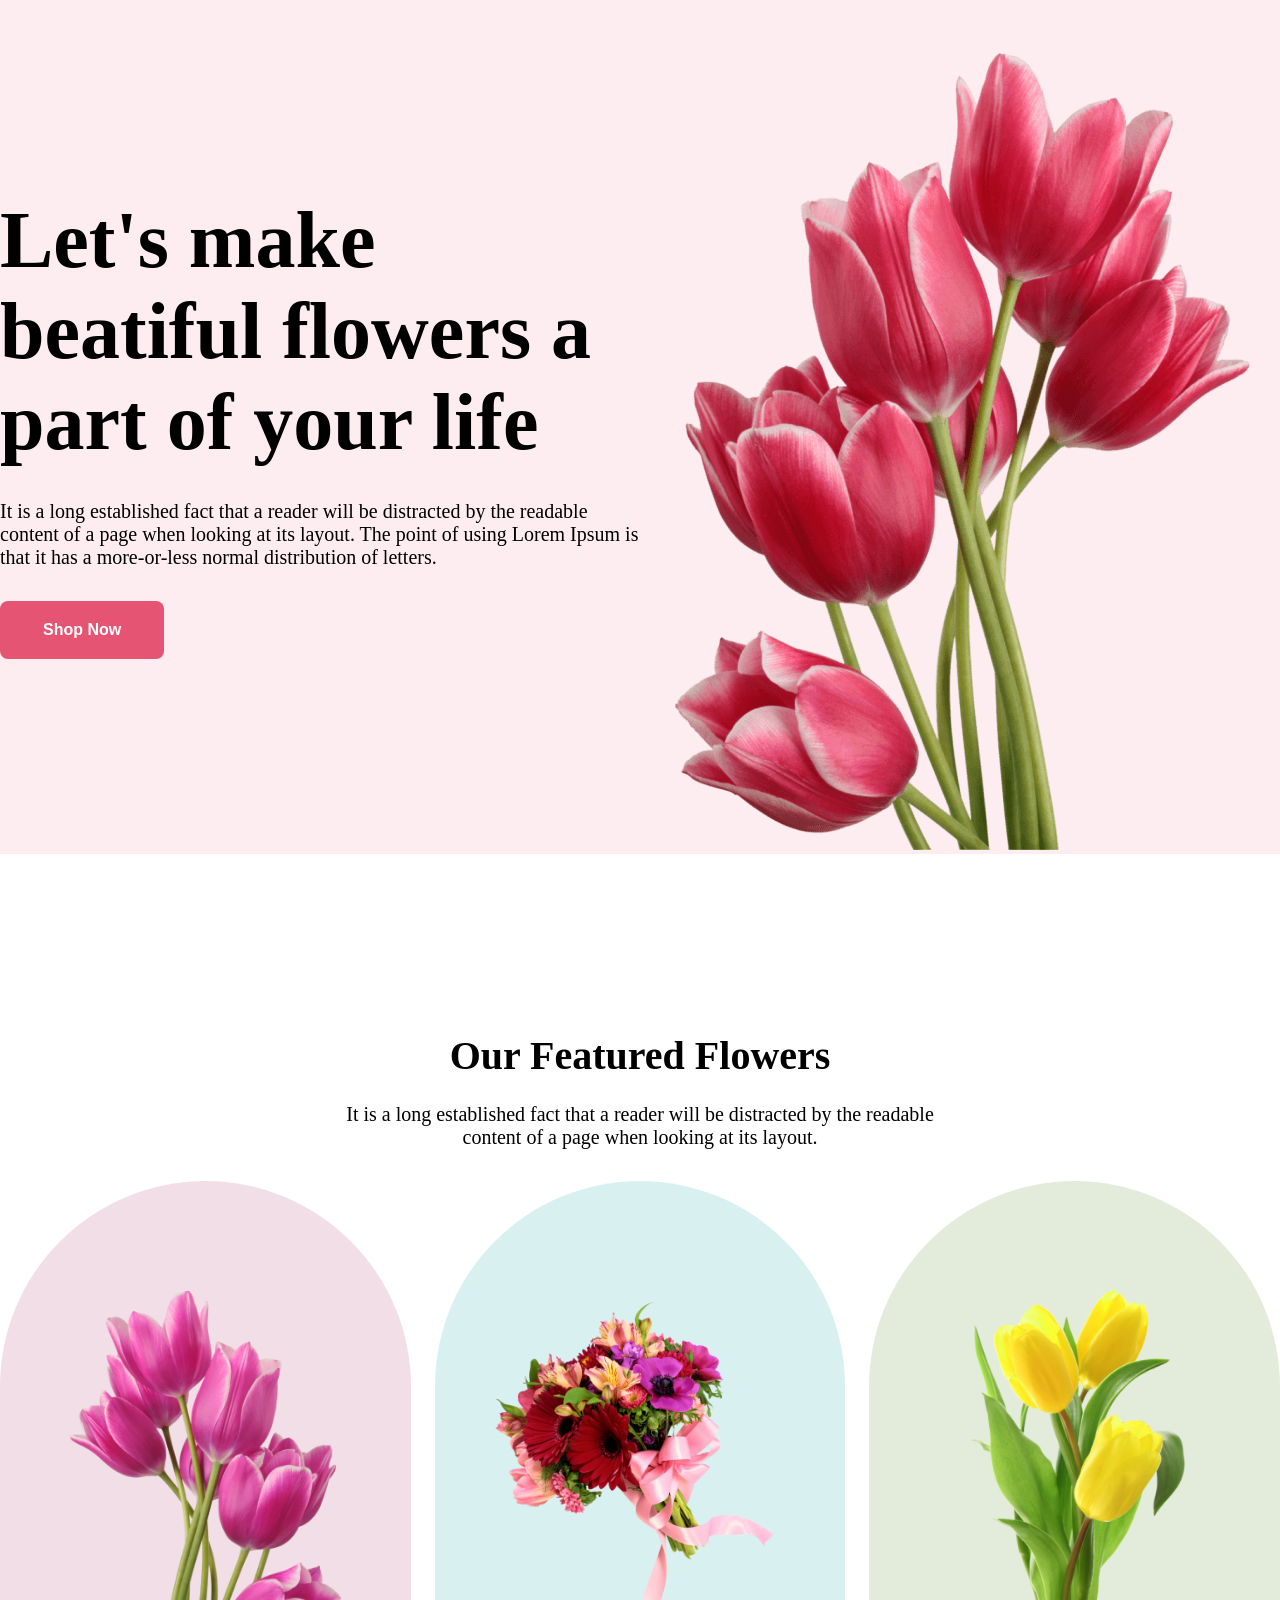
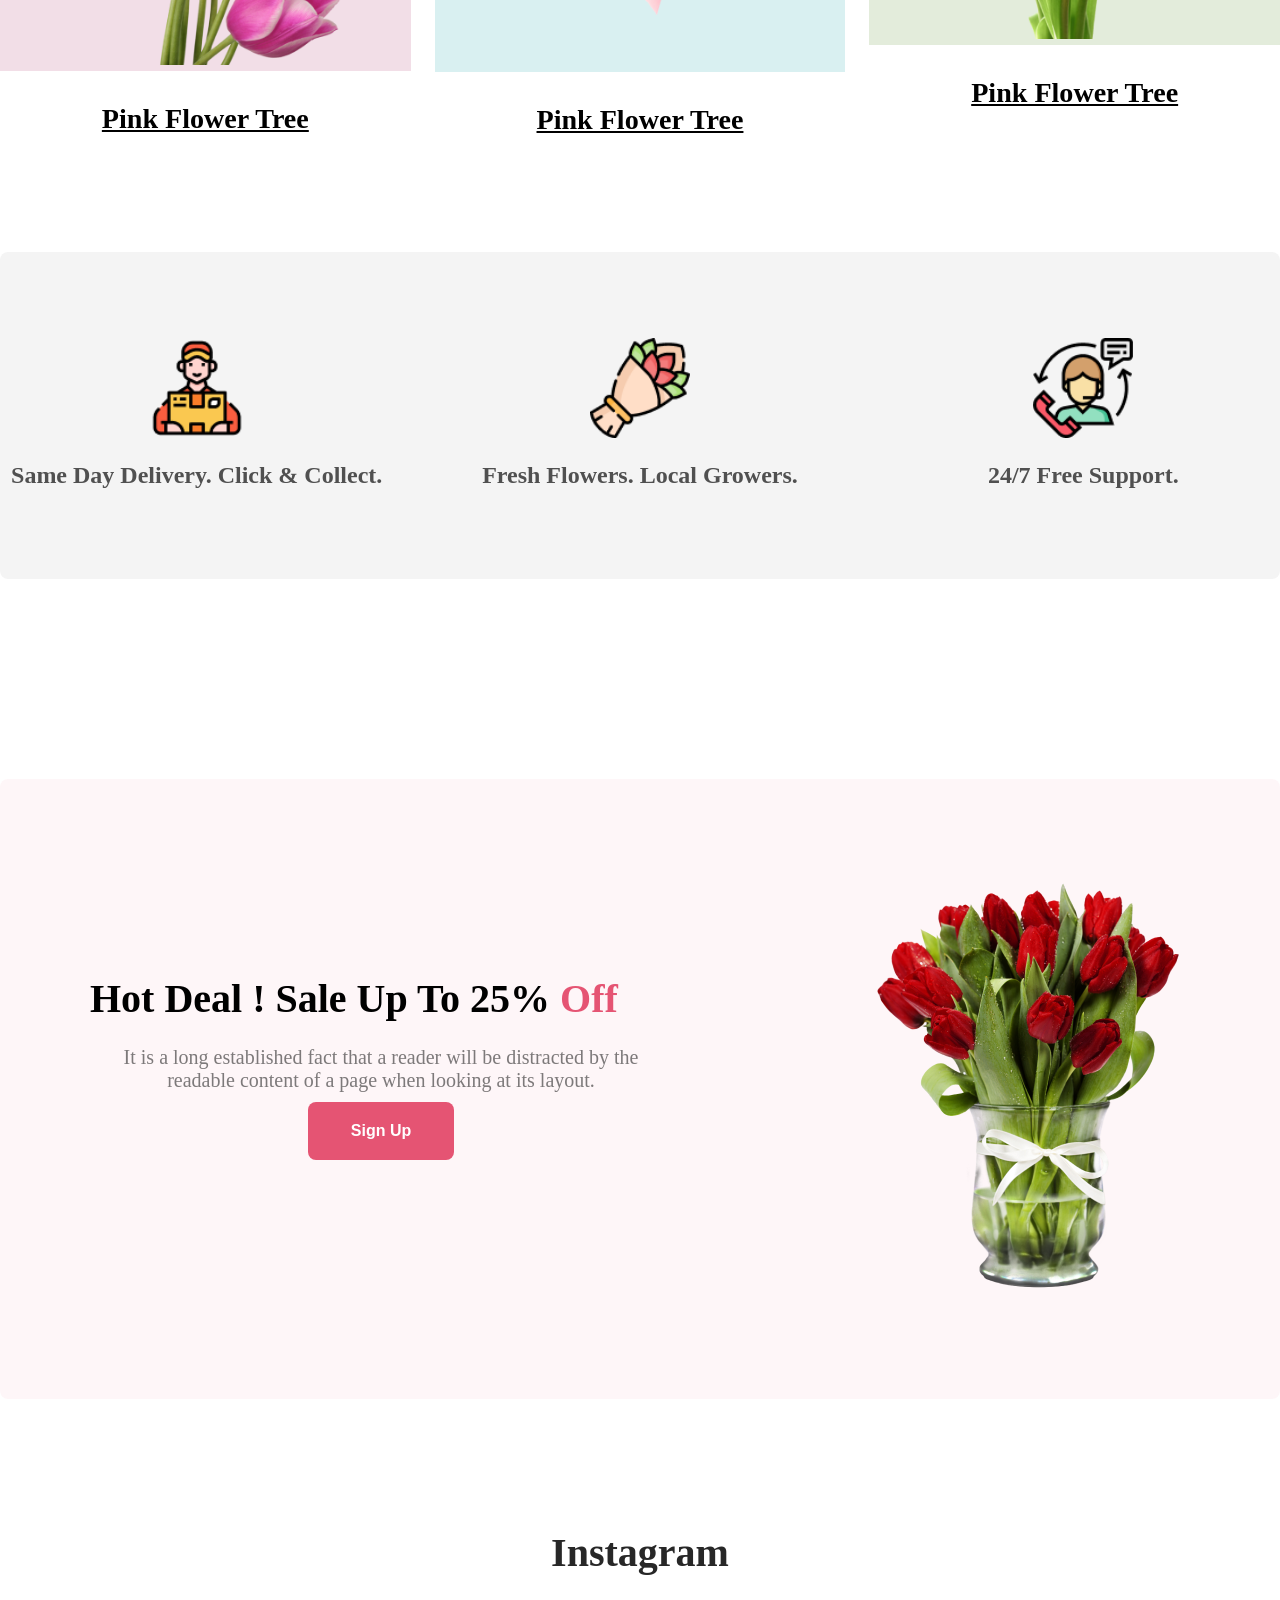
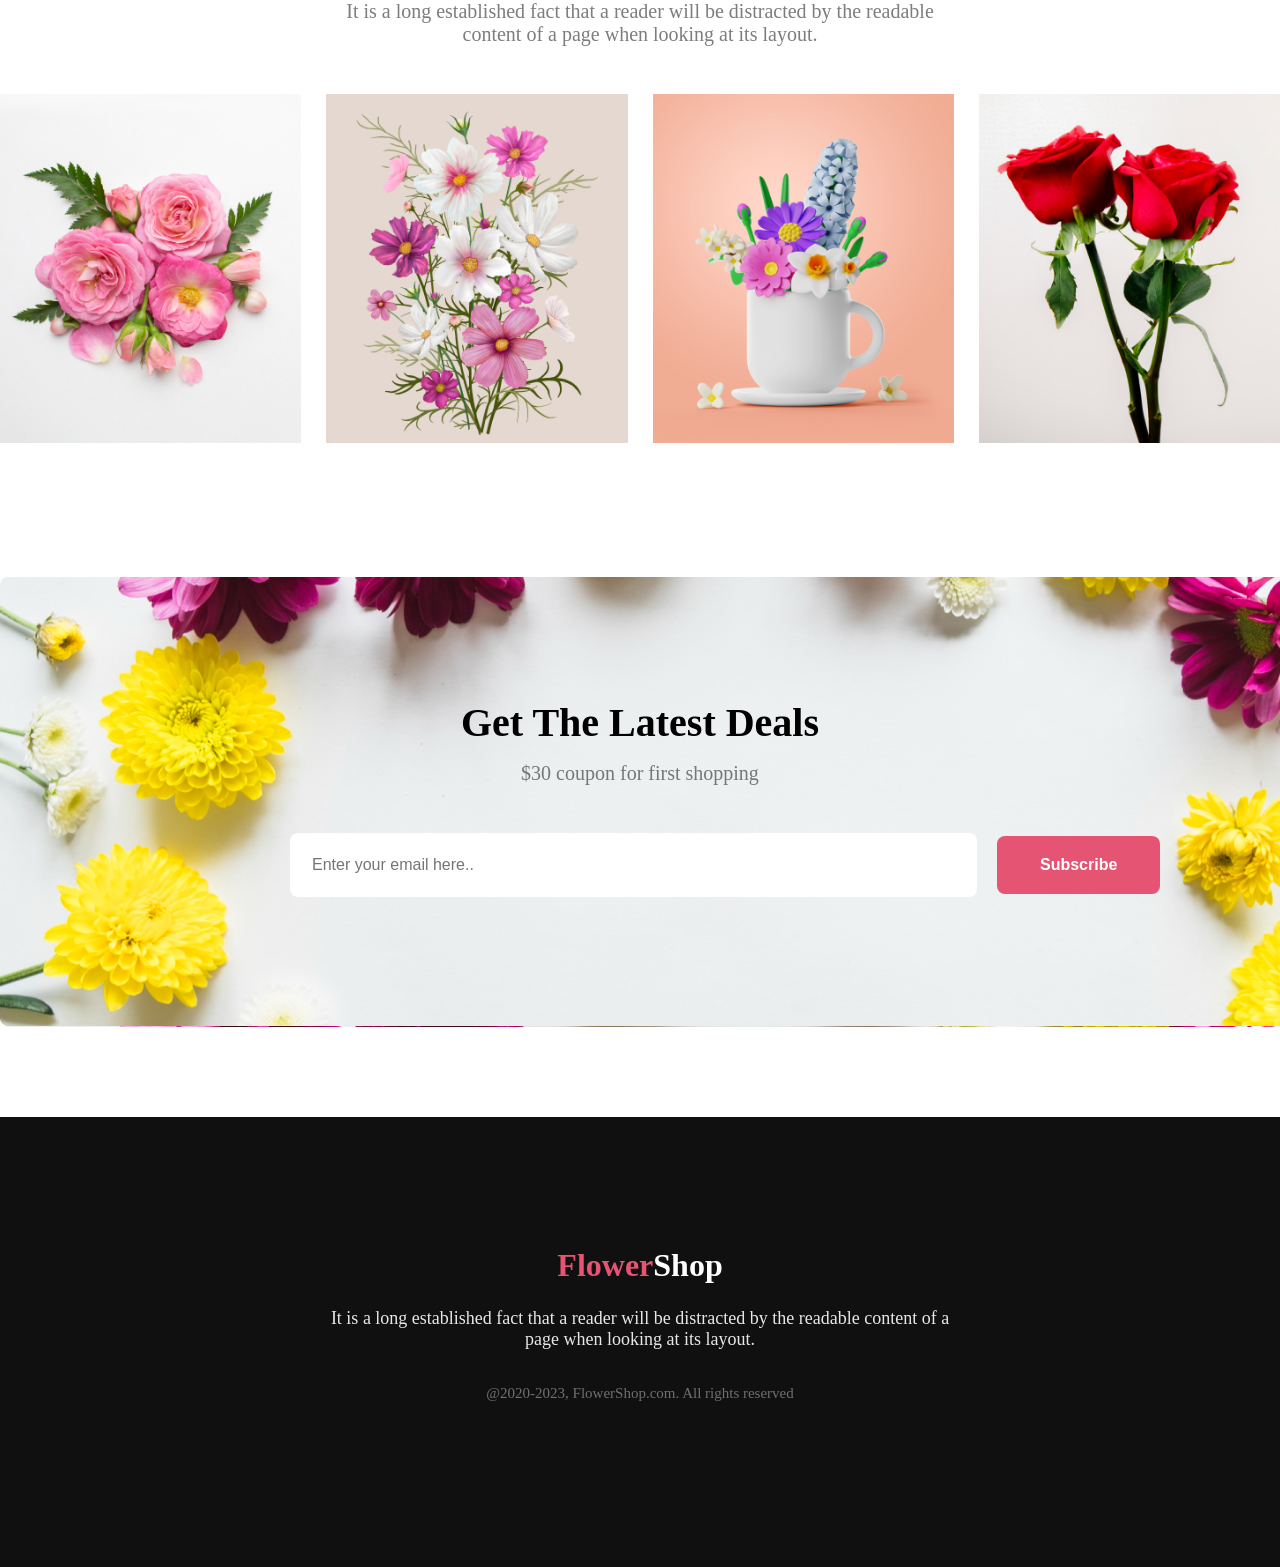
==== index.html @ 7ee253a2 "first commit" ====
<!DOCTYPE html>
<html lang="en">
<head>
    <meta charset="UTF-8">
    <meta name="viewport" content="width=device-width, initial-scale=1.0">
    <title>Flower</title>
    <link rel="stylesheet" href="styles/flower.css">
</head>
<body>
    <header class="head-section">
        <div class="head-container display-flex">
        <div class="head">
        <h1>Let's make <br>beatiful flowers a part of your life</h1>
        <p class="text">It is a long established fact that a reader will be distracted by the readable <br> content of a page when looking at its layout. The point of using Lorem Ipsum is  <br>that it has a more-or-less normal distribution of letters.</p>
        <button class="btn">Shop Now</button>
        </div>
        <div class="head-img"><img src="Asset/pngwing 10.png" alt="" class="width"></div>
    </div>
    </header>
    <main>
        <section class="first-section">
            <div class="first">
                <h2 class="first-head">Our Featured Flowers</h2>
                <p class="text text-center">It is a long established fact that a reader will be distracted by the readable content of a page when looking at its layout.</p>
            </div>
            <div class="flower-img">
                <div id="flower-size">
                    <div class="image-1 width"><img src="Asset/pngwing 6.png" alt="" class="img-size-1"></div>
                    <div><h3>Pink Flower Tree</h3></div>
                </div>
                <div id="flower-size">
                    <div class="image-2 width"><img src="Asset/pngwing 5.png" alt="" class="img-size-2"></div>
                    <div><h3>Pink Flower Tree</h3></div>
                </div>
                <div id="flower-size">
                    <div class="image-3 width"><img src="Asset/pngwing 7.png" alt="" class="img-size-3"></div>
                    <div><h3>Pink Flower Tree</h3></div>
                </div>
            </div>
        </section>


        <section class="second-section">
            
                <div class="support-img">
                    <img src=" Asset/Group 57.png" alt="">
                    <h5>Same Day Delivery. Click & Collect. </h5>
                </div>
                <div class="support-img">
                    <img src="Asset/Group 58.png" alt="">
                    <h5>Fresh Flowers. Local Growers. </h5>
                </div>
                <div class="support-img">
                    <img src="Asset/Group 59.png" alt="">
                    <h5>24/7 Free Support.</h5>
                </div>
            
        </section>

        <section class="third-section">
            <div class="third-info display-flex">
                <div class="offer-text">
                 <h2>Hot Deal ! Sale Up To 25% <span style="color:#E55473">Off</span> </h2>
                 <p>It is a long established fact that a reader will be distracted by the readable content of a page when looking at its layout.</p>
                 <button class="btn">Sign Up</button>
                </div>
                <div class="offer-img">
                 <img src="Asset/pngwing 8.png" alt="">
                </div>
            </div>
        </section>

        <section class="forth-section">
            <div class="forth-head">
                <h2>Instagram</h2>
                <p>It is a long established fact that a reader will be distracted by the readable content of a page when looking at its layout.</p>
            </div>
            <div class="forth-image display-flex">
                <div>
                    <img src="Asset/Flower 01.png" alt="">
                </div>
                <div>
                    <img src="Asset/Rectangle 4.png" alt="">
                </div>
                <div>
                    <img src="Asset/Rectangle 5.png" alt="">
                </div>
                <div>
                    <img src="Asset/Rectangle 6.png" alt="">
                </div>
            </div>
        </section>

        <section class="form-section">
            <div class="form-info">
                <h1>Get The Latest Deals</h1>
                <p> $30 coupon for first shopping</p>
            </div>
            <div class="input-part display-flex">
                <form action="" class="form-input ">
                    <input type="text" placeholder="Enter your email here.." id="input">
                </form>
                <button class="btn">Subscribe</button>
            </div>
        </section>
    </main>

    <footer>
        <div class="footer-section">
           <div class="footer-info"> 
              <h1><span style="color:#E55473">Flower</span><span style="color:white;">Shop</span></h1>
              <p>It is a long established fact that a reader will be distracted by the readable content of a page when looking at its layout.</p>
             <p><small class="caption">@2020-2023, FlowerShop.com. All rights reserved</small></p>
            </div>
        </div>

    </footer>
</body>
</html>
---- styles/flower.css ----
*{
    margin:0;
    padding:0;
    box-sizing: border-box;
}
.head-section{
    
    background-color:rgba(229, 84, 115, 0.1) ;
}
.head-container , .flower-img{
    max-width:1440px;
    margin:0 auto;
}
.display-flex{
    display: flex;
    justify-content: space-between;
    align-items: center;
}
.head{
    max-width:708px;
    text-align:left;
}
.head h1{
    font-size:5rem;
    font-weight: 800;
    margin-bottom: 32px;
}
.text{
    font-size:1.25rem;
    font-weight:400;
    text-align:left;
    margin-bottom: 32px;
}
.btn{
    max-width:177px;
    border-radius: 8px;
    border:none;
    padding:20px 43px;
    background-color: rgba(229, 84, 115, 1);
    color:white;
    font-weight:700;
    font-size:1rem;
}
.btn:hover{
    background-color: aquamarine;
    color:gray;
}
.head-container .head-img{
    max-width:635px;
    width:100%;
    margin-top:50px;
    
    vertical-align:bottom;
    
}
.first-section{
    margin-top:178px;
    
    
}
.first{
    max-width:594px;
    margin:0 auto;
}
.first .first-head{
    font-size:2.5rem;
    font-weight:800;
    text-align:center;
    margin-bottom:24px;

}
.text-center{
    text-align:center;
}
.first-section .flower-img{
    display:grid;
    grid-template-columns: repeat(3,1fr);
    gap:24px;
    align-items: center;
    max-width:1440px;
    width:100%;
    margin:0 auto;
    margin-bottom: 130px;

}

#flower-size{
    max-width:464px;
    height:471px;
    text-align:center;
    font-size: 1.5rem;
    font-weight: 700;
    text-decoration: underline;
   
    
}
.image-1{
    background-color:rgba(167, 33, 98, 0.15) ;
    border-radius:300px 300px 0px 0px;
    padding:110px 70px 0px 70px;
    margin-bottom: 32px;
}
.image-1 .img-size-1{
    
    
    max-width:310px;
    margin:0 auto;
    width:100%;
    

}
.image-2{
    background-color: rgba(5, 151, 160, 0.15);
    border-radius:300px 300px 0px 0px;
    padding:117px 47px 51px 47px;
    margin-bottom: 32px;
}
.image-2 .img-size-2{
    max-width:370px;
    margin:0 auto;
    width:100%;
    
}
.image-3{
    background-color:rgba(71, 125, 17, 0.15) ;
    border-radius: 300px 300px 0px 0px;
    margin-bottom: 32px;
    padding:67px 75px 0px 75px;
}
.image-3 .img-size-3{
    
    max-width:314px;
    margin:0 auto;
    width:100%;
}

.second-section {
    max-width:1440px;
    
    margin:200px auto;
    display:grid;
    grid-template-columns: repeat(3,1fr);
    gap:50px;
    border-radius:8px;
    background-color: rgba(39, 39, 39, 0.05);
    align-items: center;

}
.support-img{
    display: flex;
    flex-direction: column;
    align-items: center;
    justify-content: center;
    padding-bottom: 90px; 
}
.support-img img{
    max-width:100px;
    width:100%;
    margin-bottom: 24px;
    margin-top:86px;
}
.support-img h5{
    font-size:24px;
    font-weight: 600;
    text-align:center;
    color:rgba(39, 39, 39, 0.8);
    
}
.third-section{
    background-color: rgba(229, 84, 115, 0.05);
    border-radius:8px;
    height:620px;
    text-align:center;
    display: flex;
    flex-direction: column;
    align-items: center;
    justify-content: center;
    margin-top:128px;
}
.third-section .third-info{
    max-width:1100px;
    height:420px;
    margin:0 auto;
    justify-content: space-between;
    align-items: center;
    gap:200px;

}
.third-info .offer-text{
    max-width:594px;
    height:228px;
}
.offer-text h2{
    font-size:40px;
    font-weight: 800;
    text-align: left;
    margin-bottom:24px ;
}
.offer-text p,.forth-head p,.form-info p {
    font-size:1.25rem;
    font-weight: 400;
    text-align: center;
    color:rgba(39, 39, 39, 0.6);
    margin-bottom: 10px;


}
.forth-section{
    max-width:1440px;
    margin:0 auto;
}
.forth-section .forth-head{
    max-width:600px;
    margin:0 auto;
    text-align: center;
    margin-top: 130px;

}
.forth-head h2{
    font-size:40px;
    font-weight:800;
    color: rgba(39, 39, 39, 1);
    margin-bottom: 24px;
}
.forth-head p{
    margin-bottom: 48px;
}
.forth-image{
    gap:25px;
}
.forth-image img{
    max-width:342px;
    width:100%;
}
.form-section{
    max-width:1440px;
    margin:0 auto;
    height:450px;
    background-image: url(../Asset/Rectangle\ 9.png);
    padding:122px 290px;
    margin-top: 130px;
}
.form-section .form-info{
    max-width: 870px;
    width:100%;
    margin:0 auto;
}
.form-info h1{
    font-size:40px;
    font-weight:800;
    text-align: center;
    margin-bottom:16px ;
}
.form-info p{
    margin-bottom:48px;

}
.form-input{
    width:700px;
    height:64px;
    border-radius:8px;
    /* border:2px solid black; */
    background-color: white;
    padding:23px 500px 22px 22px
}
.input-part {
    gap:20px;
    align-items: center;
}
#input{
    max-width: 165px;
    font-size:16px;
    border:none;

}
.footer-section{
    background-color: rgba(17, 16, 16, 1);
    max-width:2000px;
    height:450px;
    margin-top:90px;
    padding:130px
    
    
}
.footer-section .footer-info{
    max-width:625px;
    margin:0 auto;
    text-align:center;
  
}
.footer-info h1{
    margin-bottom: 24px;
}
.footer-info p{
    margin-bottom: 32px;
    font-size:18px;
    font-weight:400;
    color: rgba(255, 255, 255, 0.9);

}
.footer-info .caption{
    color:rgba(255, 255, 255, 0.4);
}
@media screen and (max-width:576px) {
  
    .head-container ,.third-info{
        flex-direction: column;
    }
    .head-container .head{
        text-align:center;
    }
    .width{
        width:100%;
    }
    .first-section .flower-img{
        grid-template-columns: repeat(1,1fr);
        gap:200px;
       
    }   
    .third-info{
        text-align: center;
    }
    .offer-text{
        text-align:center;
        padding-left:10px;
    }
    .offer-img{
        margin-top:50px;
        width:100%
    }
    
    
    
}
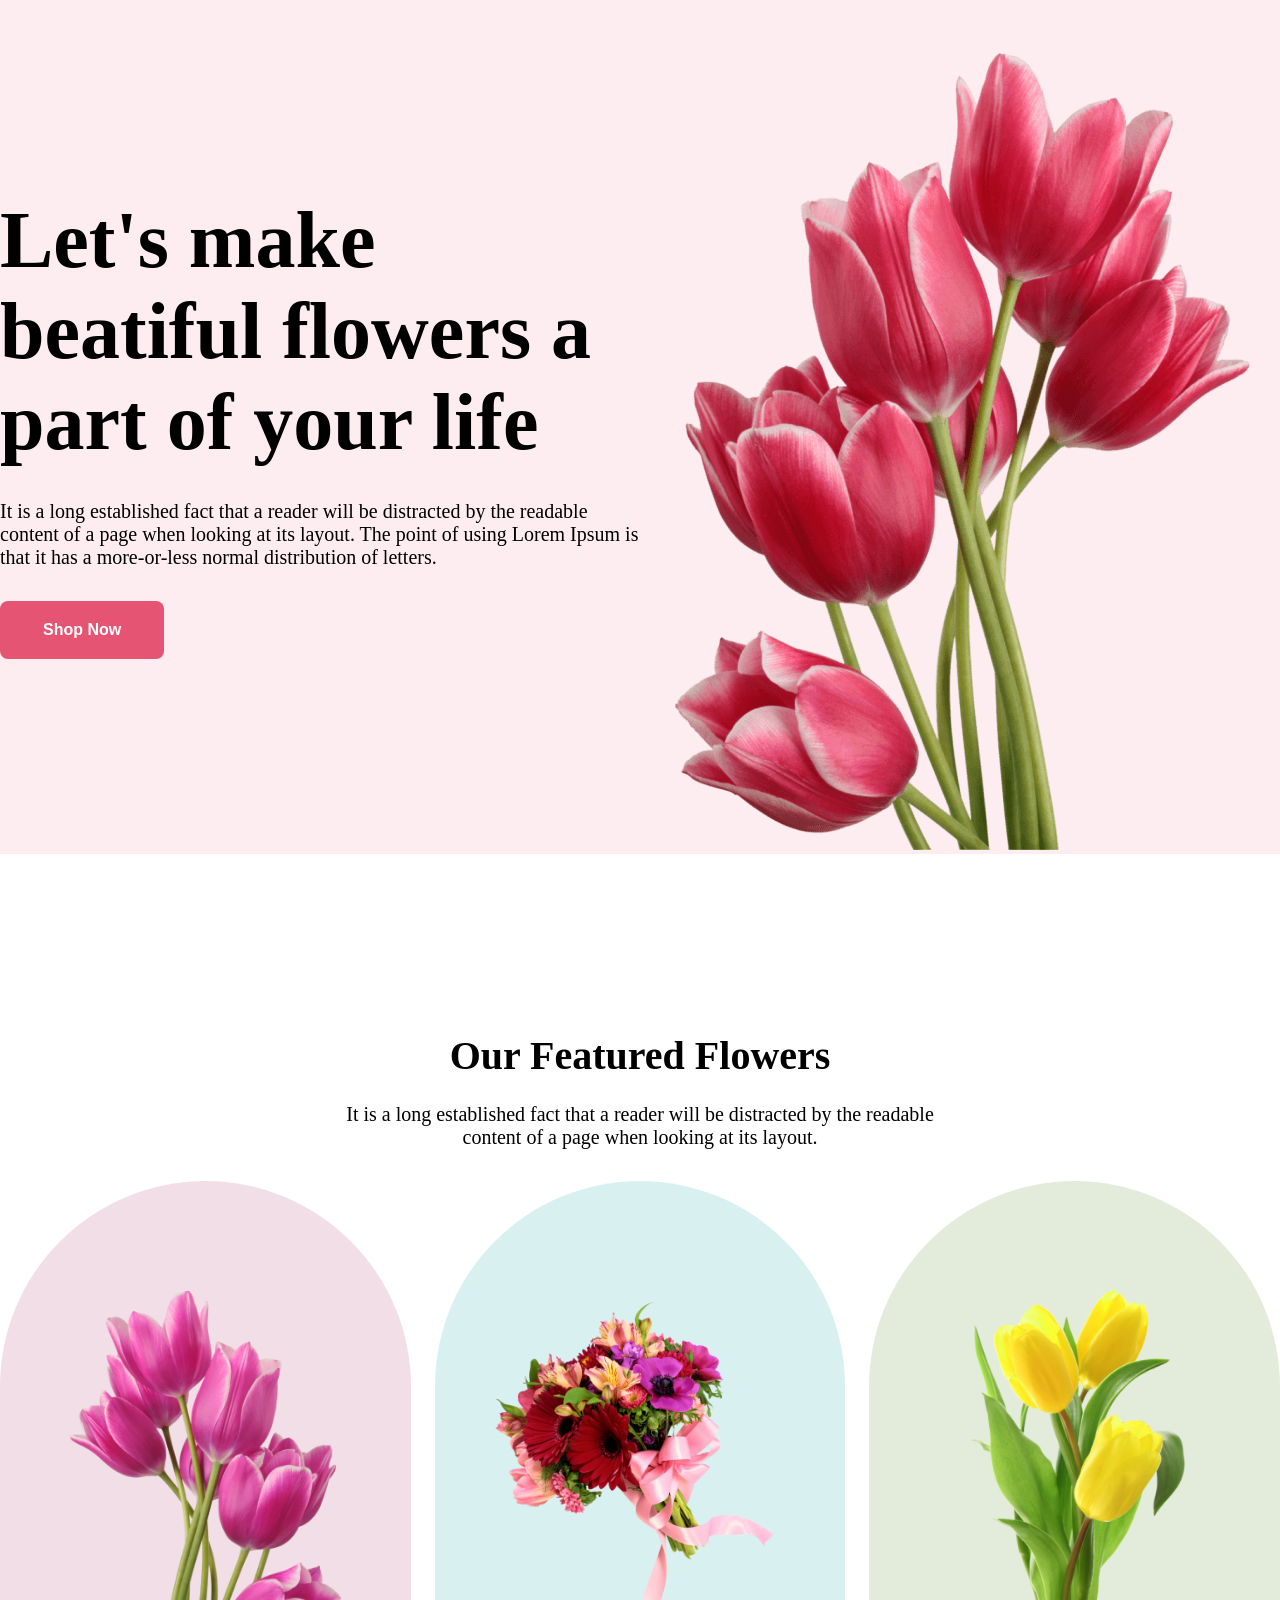
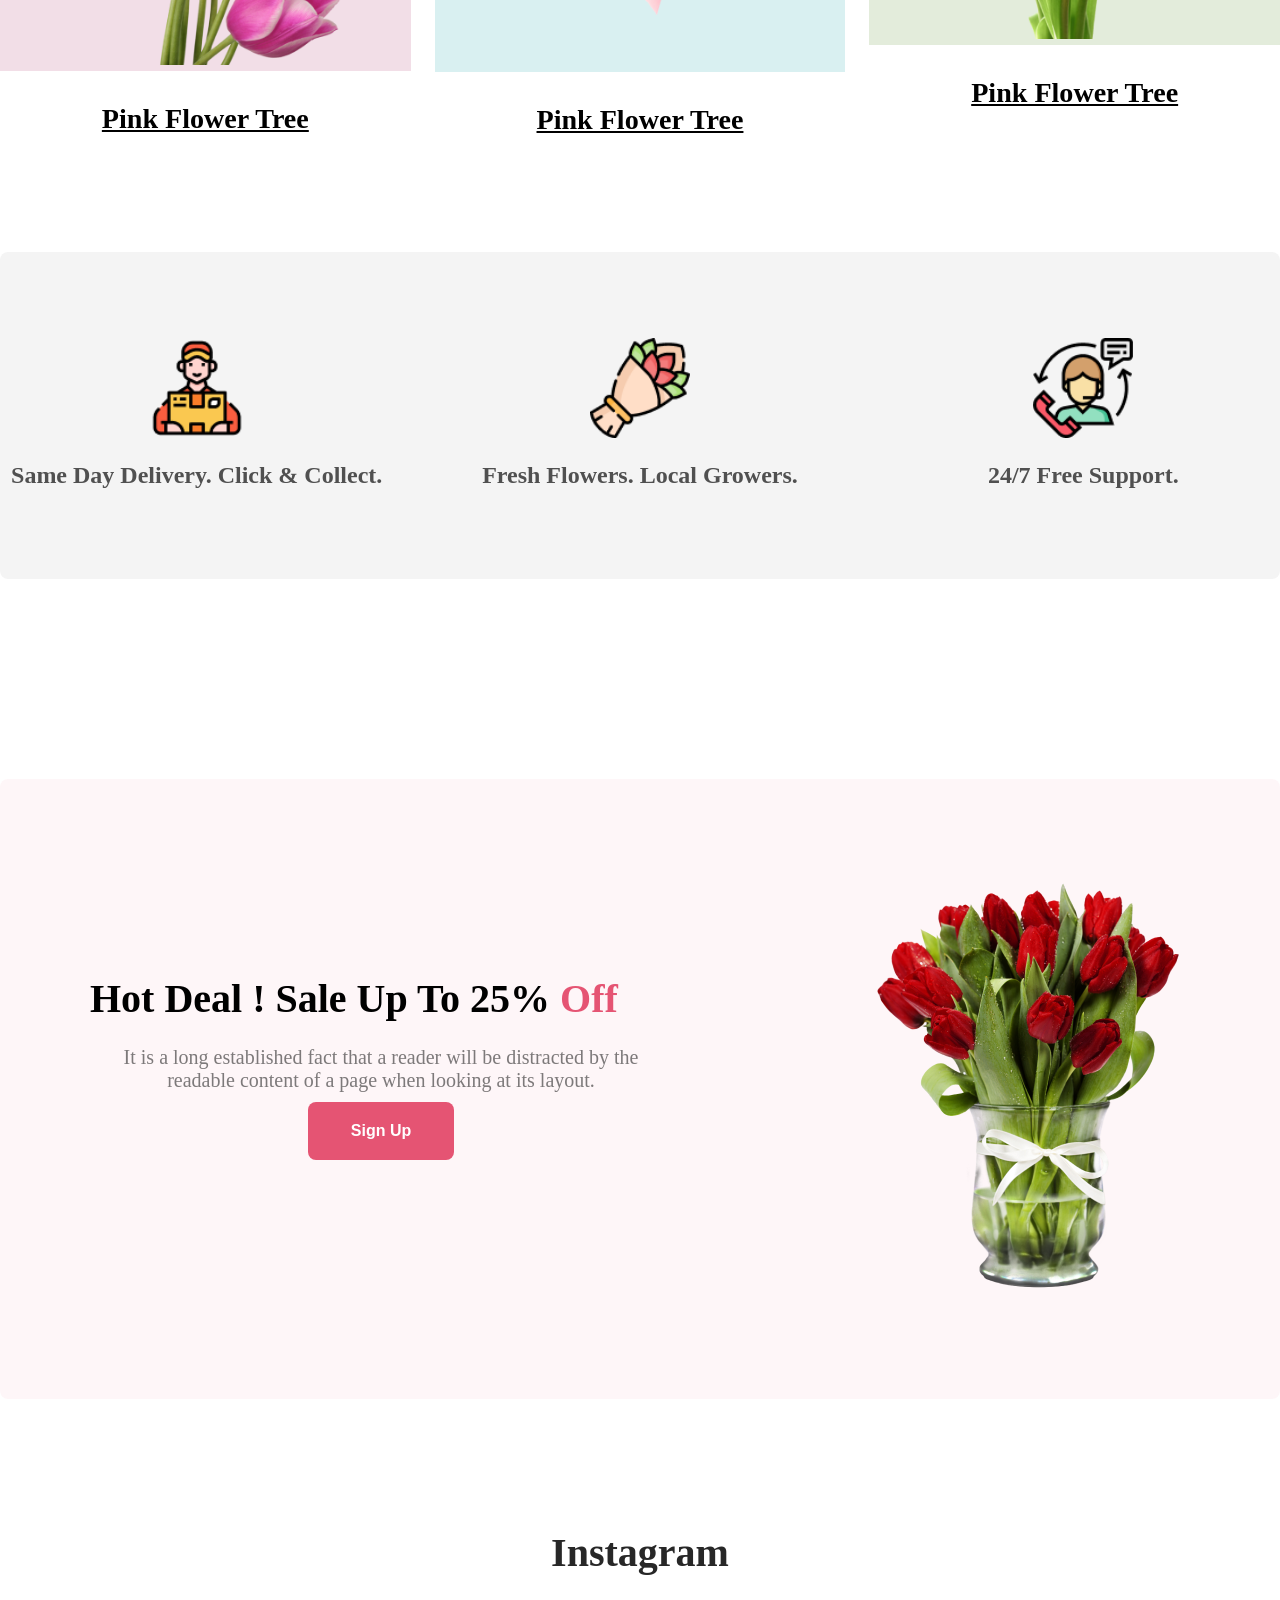
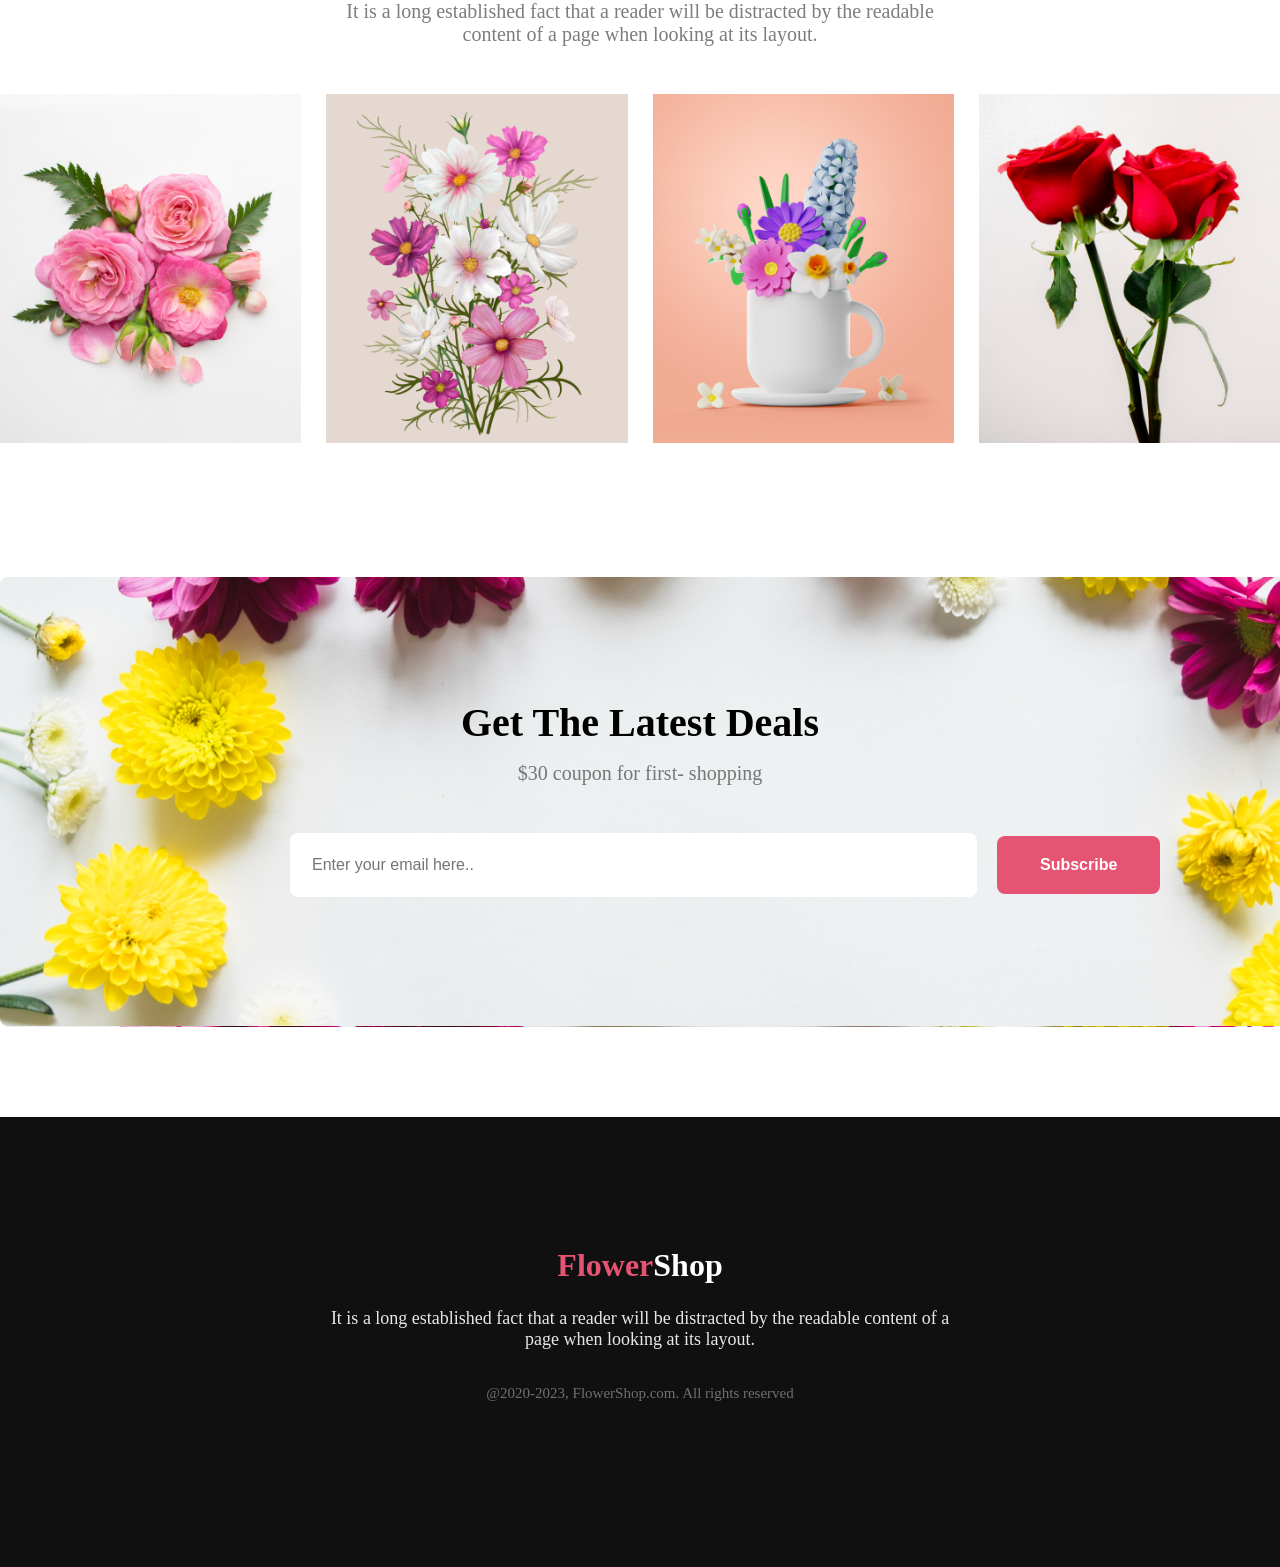
==== commit 726a6ae9: "problem solved" ====
--- a/index.html
+++ b/index.html
@@ -94,7 +94,7 @@
         <section class="form-section">
             <div class="form-info">
                 <h1>Get The Latest Deals</h1>
-                <p> $30 coupon for first shopping</p>
+                <p> $30 coupon for first- shopping</p>
             </div>
             <div class="input-part display-flex">
                 <form action="" class="form-input ">
